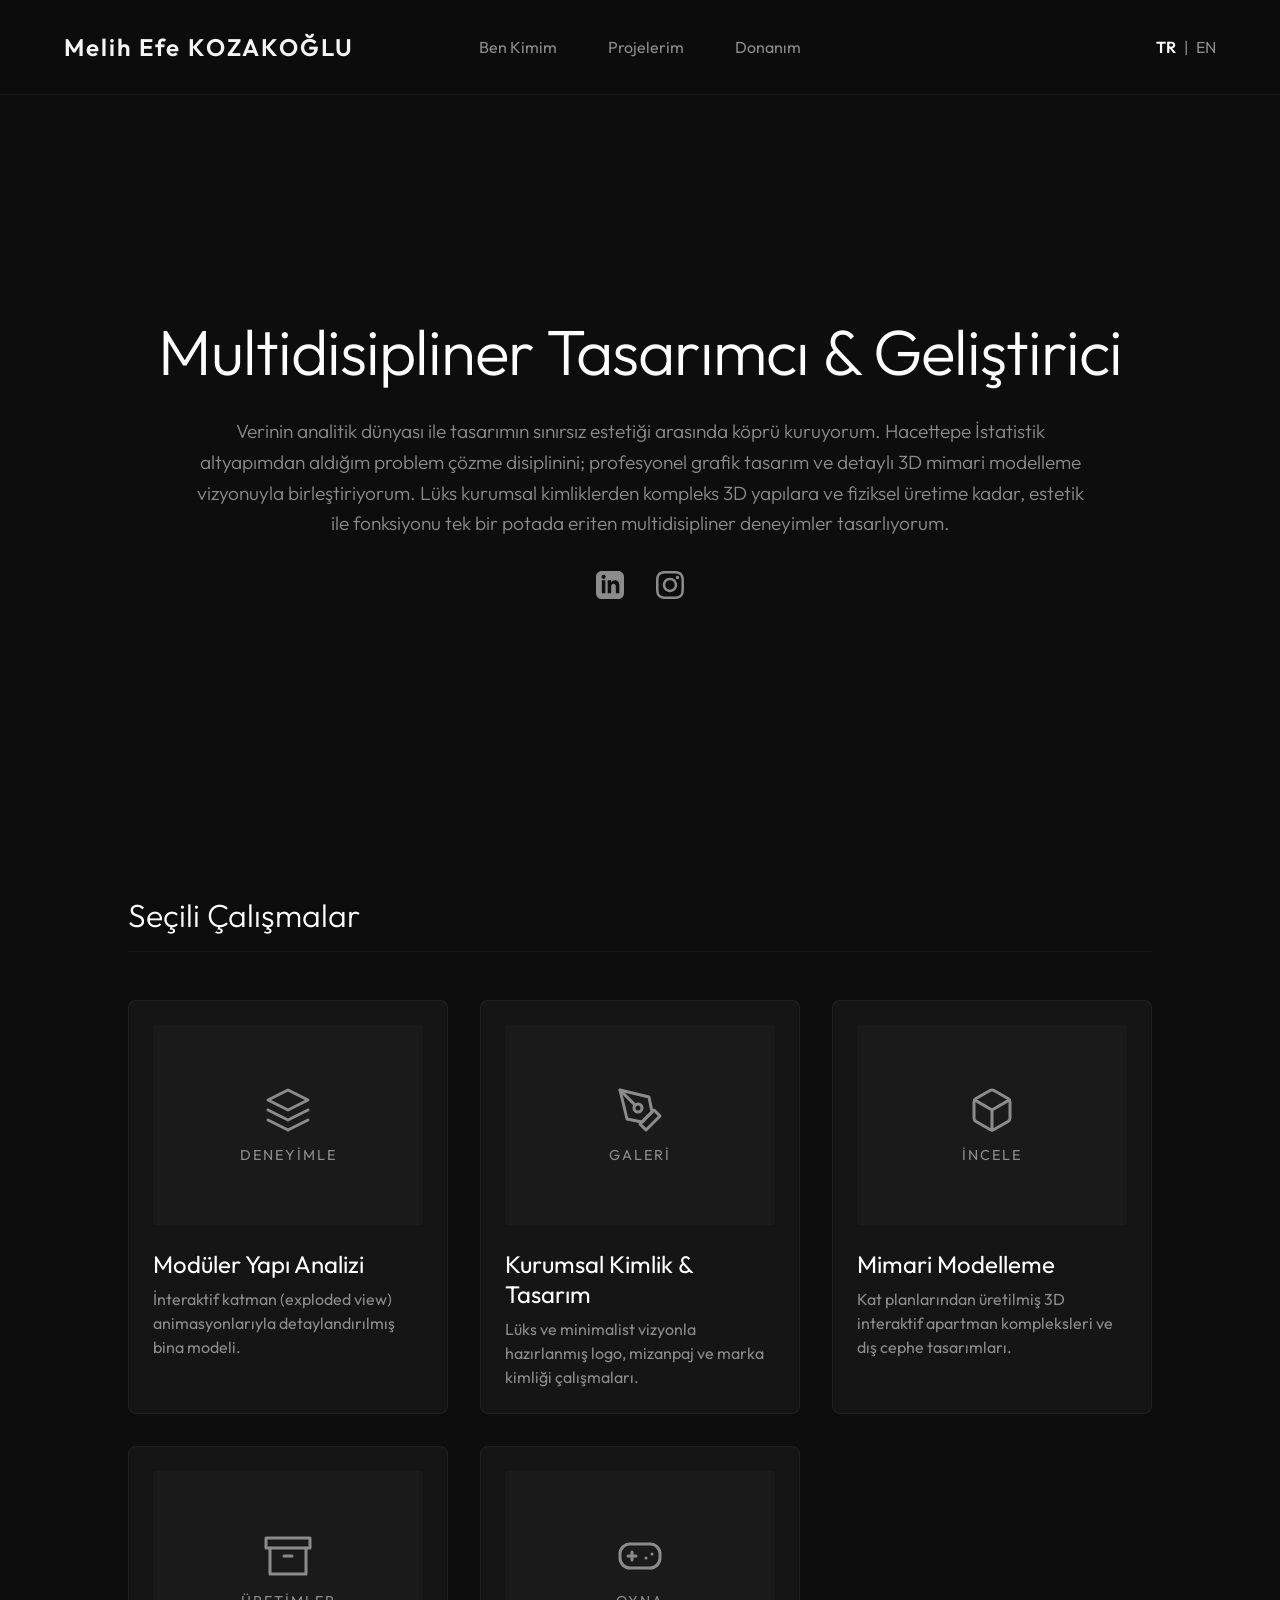
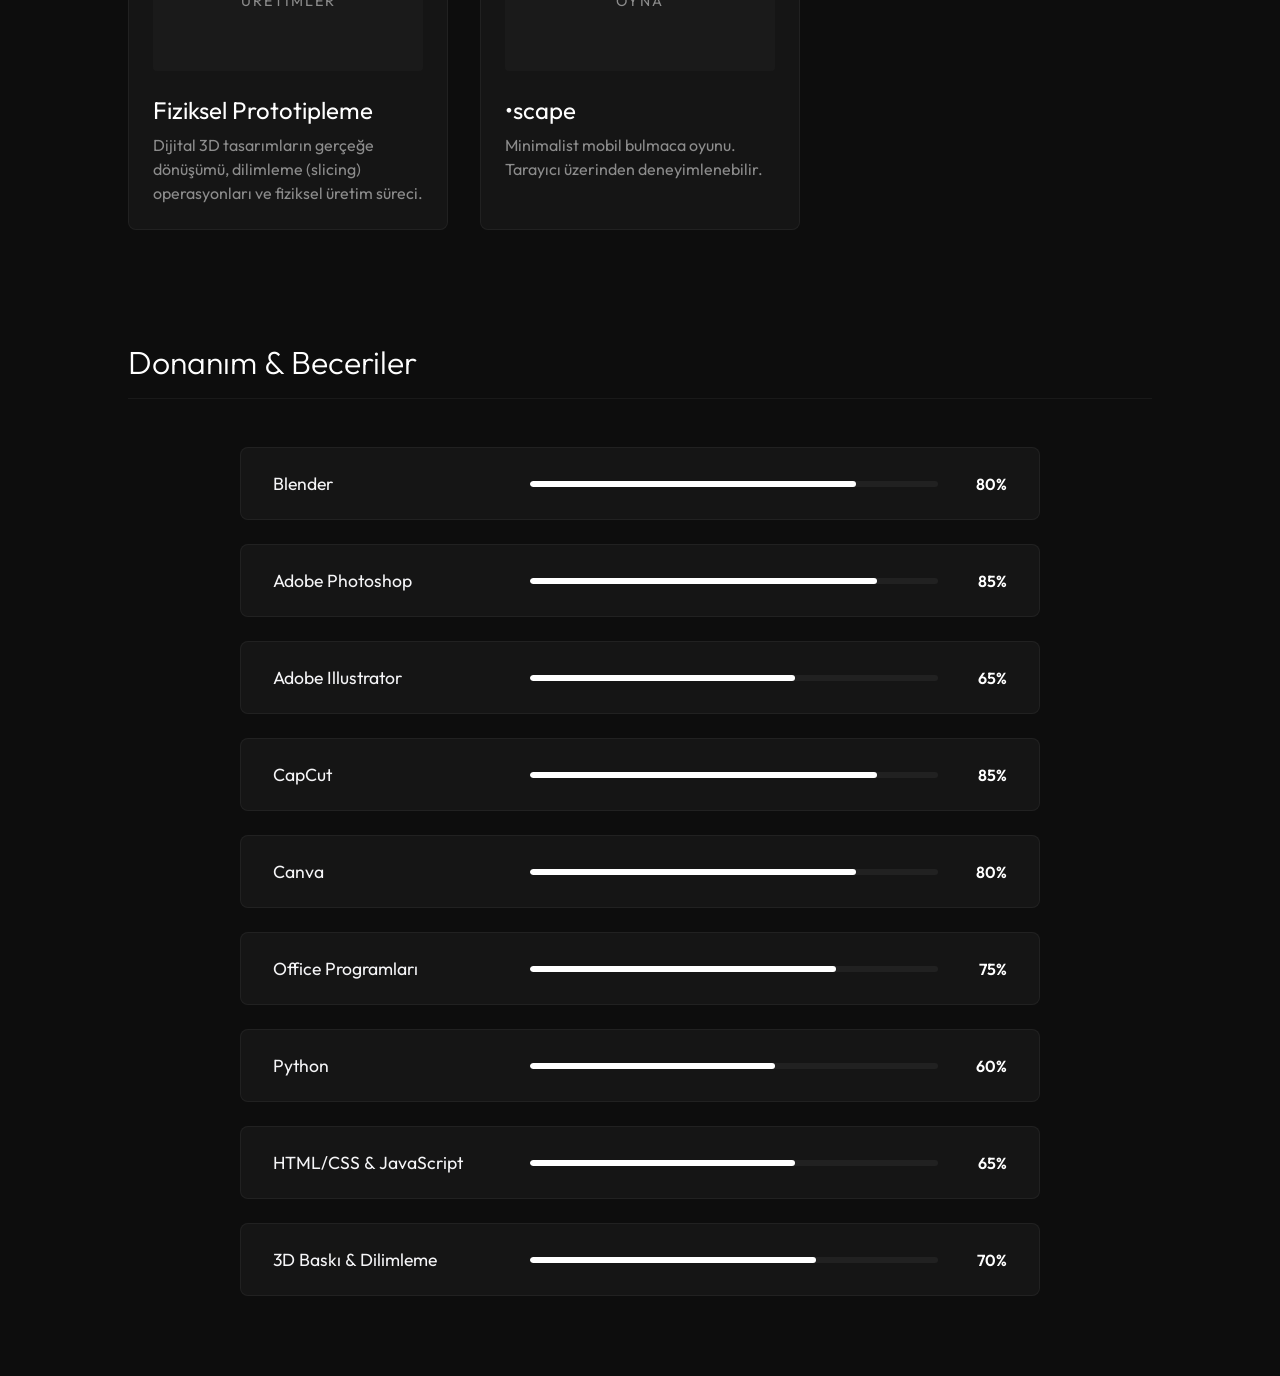
==== index.html @ 5a281d55 "Add files via upload" ====
<!DOCTYPE html>
<html lang="tr">
<head>
    <meta charset="UTF-8">
    <meta name="viewport" content="width=device-width, initial-scale=1.0">
    <title>Melih Efe Kozakoğlu | Portfolio</title>
    
    <link rel="stylesheet" href="style.css">
    
    <script type="importmap">
        {
            "imports": {
                "three": "https://unpkg.com/three@0.160.0/build/three.module.js",
                "three/addons/": "https://unpkg.com/three@0.160.0/examples/jsm/"
            }
        }
    </script>
</head>
<body>

    <nav class="navbar">
        <div class="logo">Melih Efe KOZAKOĞLU</div>
        <div class="nav-links">
            <a href="#about" class="lang-text" data-tr="Ben Kimim" data-en="Who Am I">Ben Kimim</a>
            <a href="#projects" class="lang-text" data-tr="Projelerim" data-en="Projects">Projelerim</a>
            <a href="#skills" class="lang-text" data-tr="Donanım" data-en="Skills">Donanım</a>
        </div>
        <div class="lang-switch">
            <button id="btn-tr" class="active">TR</button>
            <span>|</span>
            <button id="btn-en">EN</button>
        </div>
    </nav>

    <section class="hero" id="about">
        <h1 class="lang-text" data-tr="Multidisipliner Tasarımcı & Geliştirici" data-en="Multi-disciplinary Designer & Developer">Multidisipliner Tasarımcı & Geliştirici</h1>
        
        <p class="lang-text" 
           data-tr="Verinin analitik dünyası ile tasarımın sınırsız estetiği arasında köprü kuruyorum. Hacettepe İstatistik altyapımdan aldığım problem çözme disiplinini; profesyonel grafik tasarım ve detaylı 3D mimari modelleme vizyonuyla birleştiriyorum. Lüks kurumsal kimliklerden kompleks 3D yapılara ve fiziksel üretime kadar, estetik ile fonksiyonu tek bir potada eriten multidisipliner deneyimler tasarlıyorum." 
           data-en="I build a bridge between the analytical world of data and the boundless aesthetics of design. I combine the problem-solving discipline gained from my Statistics background at Hacettepe University with my vision for professional graphic design and detailed 3D architectural modeling. From luxury brand identities to complex 3D structures and physical production, I design multidisciplinary experiences that merge aesthetics and function into a single pot.">
           Verinin analitik dünyası ile tasarımın sınırsız estetiği arasında köprü kuruyorum. Hacettepe İstatistik altyapımdan aldığım problem çözme disiplinini; profesyonel grafik tasarım ve detaylı 3D mimari modelleme vizyonuyla birleştiriyorum. Lüks kurumsal kimliklerden kompleks 3D yapılara ve fiziksel üretime kadar, estetik ile fonksiyonu tek bir potada eriten multidisipliner deneyimler tasarlıyorum.
        </p>
        
        <div class="social-links">
            <a href="https://www.linkedin.com/in/melihkozakoglu/" target="_blank" title="LinkedIn">
                <svg viewBox="0 0 24 24" fill="currentColor"><path d="M19 0h-14c-2.761 0-5 2.239-5 5v14c0 2.761 2.239 5 5 5h14c2.762 0 5-2.239 5-5v-14c0-2.761-2.238-5-5-5zm-11 19h-3v-11h3v11zm-1.5-12.268c-.966 0-1.75-.79-1.75-1.764s.784-1.764 1.75-1.764 1.75.79 1.75 1.764-.783 1.764-1.75 1.764zm13.5 12.268h-3v-5.604c0-3.368-4-3.113-4 0v5.604h-3v-11h3v1.765c1.396-2.586 7-2.777 7 2.476v6.759z"/></svg>
            </a>
            <a href="https://www.instagram.com/melihefekzkgl/?hl=tr" target="_blank" title="Instagram">
                <svg viewBox="0 0 24 24" fill="currentColor"><path d="M12 2.163c3.204 0 3.584.012 4.85.07 3.252.148 4.771 1.691 4.919 4.919.058 1.265.069 1.645.069 4.849 0 3.205-.012 3.584-.069 4.849-.149 3.225-1.664 4.771-4.919 4.919-1.266.058-1.644.07-4.85.07-3.204 0-3.584-.012-4.849-.07-3.26-.149-4.771-1.699-4.919-4.92-.058-1.265-.07-1.644-.07-4.849 0-3.204.013-3.583.07-4.849.149-3.227 1.664-4.771 4.919-4.919 1.266-.057 1.645-.069 4.849-.069zm0-2.163c-3.259 0-3.667.014-4.947.072-4.358.2-6.78 2.618-6.98 6.98-.059 1.281-.073 1.689-.073 4.948 0 3.259.014 3.668.072 4.948.2 4.358 2.618 6.78 6.98 6.98 1.281.058 1.689.072 4.948.072 3.259 0 3.668-.014 4.948-.072 4.354-.2 6.782-2.618 6.979-6.98.059-1.28.073-1.689.073-4.948 0-3.259-.014-3.667-.072-4.947-.196-4.354-2.617-6.78-6.979-6.98-1.281-.059-1.69-.073-4.949-.073zm0 5.838c-3.403 0-6.162 2.759-6.162 6.162s2.759 6.163 6.162 6.163 6.162-2.759 6.162-6.163c0-3.403-2.759-6.162-6.162-6.162zm0 10.162c-2.209 0-4-1.79-4-4 0-2.209 1.791-4 4-4s4 1.791 4 4c0 2.21-1.791 4-4 4zm6.406-11.845c-.796 0-1.441.645-1.441 1.44s.645 1.44 1.441 1.44c.795 0 1.439-.645 1.439-1.44s-.644-1.44-1.439-1.44z"/></svg>
            </a>
        </div>
    </section>

    <section class="projects-section" id="projects">
        <h2 class="section-title lang-text" data-tr="Seçili Çalışmalar" data-en="Selected Works">Seçili Çalışmalar</h2>
        <div class="project-grid">
            
            <div class="project-card" id="card-exploded">
                <div class="project-image-placeholder">
                    <div class="icon-container">
                        <svg xmlns="http://www.w3.org/2000/svg" width="48" height="48" viewBox="0 0 24 24" fill="none" stroke="currentColor" stroke-width="1.5" stroke-linecap="round" stroke-linejoin="round" class="hover-icon">
                            <polygon points="12 2 2 7 12 12 22 7 12 2"></polygon>
                            <polyline points="2 12 12 17 22 12"></polyline>
                            <polyline points="2 17 12 22 22 17"></polyline>
                        </svg>
                        <span class="lang-text icon-text" data-tr="Deneyimle" data-en="Experience">Deneyimle</span>
                    </div>
                </div>
                <h3 class="lang-text" data-tr="Modüler Yapı Analizi" data-en="Modular Structure Analysis">Modüler Yapı Analizi</h3>
                <p class="lang-text" data-tr="İnteraktif katman (exploded view) animasyonlarıyla detaylandırılmış bina modeli." data-en="Detailed building model featuring interactive exploded view animations.">İnteraktif katman (exploded view) animasyonlarıyla detaylandırılmış bina modeli.</p>
            </div>

            <div class="project-card" id="card-graphic">
                <div class="project-image-placeholder">
                    <div class="icon-container">
                        <svg xmlns="http://www.w3.org/2000/svg" width="48" height="48" viewBox="0 0 24 24" fill="none" stroke="currentColor" stroke-width="1.5" stroke-linecap="round" stroke-linejoin="round" class="hover-icon">
                            <path d="M12 19l7-7 3 3-7 7-3-3z"></path>
                            <path d="M18 13l-1.5-7.5L2 2l3.5 14.5L13 18l5-5z"></path>
                            <path d="M2 2l7.586 7.586"></path>
                            <circle cx="11" cy="11" r="2"></circle>
                        </svg>
                        <span class="lang-text icon-text" data-tr="Galeri" data-en="Gallery">Galeri</span>
                    </div>
                </div>
                <h3 class="lang-text" data-tr="Kurumsal Kimlik & Tasarım" data-en="Branding & Design">Kurumsal Kimlik & Tasarım</h3>
                <p class="lang-text" data-tr="Lüks ve minimalist vizyonla hazırlanmış logo, mizanpaj ve marka kimliği çalışmaları." data-en="Logo, layout, and brand identity works prepared with a luxury and minimalist vision.">Lüks ve minimalist vizyonla hazırlanmış logo, mizanpaj ve marka kimliği çalışmaları.</p>
            </div>

            <div class="project-card card-3d" data-src="assets/apartman1.glb">
                <div class="project-image-placeholder">
                    <div class="icon-container">
                        <svg xmlns="http://www.w3.org/2000/svg" width="48" height="48" viewBox="0 0 24 24" fill="none" stroke="currentColor" stroke-width="1.5" stroke-linecap="round" stroke-linejoin="round" class="hover-icon">
                            <path d="M21 16V8a2 2 0 0 0-1-1.73l-7-4a2 2 0 0 0-2 0l-7 4A2 2 0 0 0 3 8v8a2 2 0 0 0 1 1.73l7 4a2 2 0 0 0 2 0l7-4A2 2 0 0 0 21 16z"></path>
                            <polyline points="3.27 6.96 12 12.01 20.73 6.96"></polyline>
                            <line x1="12" y1="22.08" x2="12" y2="12"></line>
                        </svg>
                        <span class="lang-text icon-text" data-tr="İncele" data-en="Inspect">İncele</span>
                    </div>
                </div>
                <h3 class="lang-text" data-tr="Mimari Modelleme" data-en="Architectural Modeling">Mimari Modelleme</h3>
                <p class="lang-text" data-tr="Kat planlarından üretilmiş 3D interaktif apartman kompleksleri ve dış cephe tasarımları." data-en="3D interactive apartment complexes and exterior designs generated from floor plans.">Kat planlarından üretilmiş 3D interaktif apartman kompleksleri ve dış cephe tasarımları.</p>
            </div>

            <div class="project-card" id="card-print">
                <div class="project-image-placeholder">
                    <div class="icon-container">
                        <svg xmlns="http://www.w3.org/2000/svg" width="48" height="48" viewBox="0 0 24 24" fill="none" stroke="currentColor" stroke-width="1.5" stroke-linecap="round" stroke-linejoin="round" class="hover-icon">
                            <polyline points="21 8 21 21 3 21 3 8"></polyline>
                            <rect x="1" y="3" width="22" height="5"></rect>
                            <line x1="10" y1="12" x2="14" y2="12"></line>
                        </svg>
                        <span class="lang-text icon-text" data-tr="Üretimler" data-en="Productions">Üretimler</span>
                    </div>
                </div>
                <h3 class="lang-text" data-tr="Fiziksel Prototipleme" data-en="Physical Prototyping">Fiziksel Prototipleme</h3>
                <p class="lang-text" data-tr="Dijital 3D tasarımların gerçeğe dönüşümü, dilimleme (slicing) operasyonları ve fiziksel üretim süreci." data-en="Transforming digital 3D designs into reality, slicing operations, and physical production process.">Dijital 3D tasarımların gerçeğe dönüşümü, dilimleme (slicing) operasyonları ve fiziksel üretim süreci.</p>
            </div>

            <div class="project-card" id="card-game">
                <div class="project-image-placeholder">
                    <div class="icon-container">
                        <svg xmlns="http://www.w3.org/2000/svg" width="48" height="48" viewBox="0 0 24 24" fill="none" stroke="currentColor" stroke-width="1.5" stroke-linecap="round" stroke-linejoin="round" class="hover-icon">
                            <rect x="2" y="6" width="20" height="12" rx="5" ry="5"></rect>
                            <line x1="6" y1="12" x2="10" y2="12"></line>
                            <line x1="8" y1="10" x2="8" y2="14"></line>
                            <line x1="15" y1="13" x2="15.01" y2="13"></line>
                            <line x1="18" y1="11" x2="18.01" y2="11"></line>
                        </svg>
                        <span class="lang-text icon-text" data-tr="Oyna" data-en="Play">Oyna</span>
                    </div>
                </div>
                <h3>•scape</h3>
                <p class="lang-text" data-tr="Minimalist mobil bulmaca oyunu. Tarayıcı üzerinden deneyimlenebilir." data-en="Minimalist mobile puzzle game. Playable directly in browser.">Minimalist mobil bulmaca oyunu. Tarayıcı üzerinden deneyimlenebilir.</p>
            </div>

        </div>
    </section>

    <section class="skills-section" id="skills">
        <h2 class="section-title lang-text" data-tr="Donanım & Beceriler" data-en="Hardware & Skills">Donanım & Beceriler</h2>
        <div class="skills-container">
            <div class="skill-row">
                <span class="skill-name">Blender</span>
                <div class="progress-wrapper">
                    <div class="progress-bg"><div class="progress-bar" style="width: 80%;"></div></div>
                    <span class="progress-value">80%</span>
                </div>
            </div>
            <div class="skill-row">
                <span class="skill-name">Adobe Photoshop</span>
                <div class="progress-wrapper">
                    <div class="progress-bg"><div class="progress-bar" style="width: 85%;"></div></div>
                    <span class="progress-value">85%</span>
                </div>
            </div>
            <div class="skill-row">
                <span class="skill-name">Adobe Illustrator</span>
                <div class="progress-wrapper">
                    <div class="progress-bg"><div class="progress-bar" style="width: 65%;"></div></div>
                    <span class="progress-value">65%</span>
                </div>
            </div>
            <div class="skill-row">
                <span class="skill-name">CapCut</span>
                <div class="progress-wrapper">
                    <div class="progress-bg"><div class="progress-bar" style="width: 85%;"></div></div>
                    <span class="progress-value">85%</span>
                </div>
            </div>
            <div class="skill-row">
                <span class="skill-name">Canva</span>
                <div class="progress-wrapper">
                    <div class="progress-bg"><div class="progress-bar" style="width: 80%;"></div></div>
                    <span class="progress-value">80%</span>
                </div>
            </div>
            <div class="skill-row">
                <span class="skill-name lang-text" data-tr="Office Programları" data-en="Office Programs">Office Programları</span>
                <div class="progress-wrapper">
                    <div class="progress-bg"><div class="progress-bar" style="width: 75%;"></div></div>
                    <span class="progress-value">75%</span>
                </div>
            </div>
            <div class="skill-row">
                <span class="skill-name">Python</span>
                <div class="progress-wrapper">
                    <div class="progress-bg"><div class="progress-bar" style="width: 60%;"></div></div>
                    <span class="progress-value">60%</span>
                </div>
            </div>
            <div class="skill-row">
                <span class="skill-name">HTML/CSS & JavaScript</span>
                <div class="progress-wrapper">
                    <div class="progress-bg"><div class="progress-bar" style="width: 65%;"></div></div>
                    <span class="progress-value">65%</span>
                </div>
            </div>
            <div class="skill-row">
                <span class="skill-name lang-text" data-tr="3D Baskı & Dilimleme" data-en="3D Printing & Slicing">3D Baskı & Dilimleme</span>
                <div class="progress-wrapper">
                    <div class="progress-bg"><div class="progress-bar" style="width: 70%;"></div></div>
                    <span class="progress-value">70%</span>
                </div>
            </div>
        </div>
    </section>

    <div id="model-modal" class="modal">
        <span class="close-btn" id="close-model">&times;</span>
        <div class="modal-content">
            <div id="three-container" style="width: 100%; height: 100%; position: absolute; top: 0; left: 0;"></div>
            <div class="model-selector">
                <button class="model-btn active" data-src="assets/apartman1.glb">1</button>
                <button class="model-btn" data-src="assets/apartman2.glb">2</button>
                <button class="model-btn" data-src="assets/apartman3.glb">3</button>
            </div>
        </div>
    </div>
    
    <div id="game-modal" class="modal">
        <span class="close-btn" id="close-game">&times;</span>
        <div class="modal-content" style="max-width: 500px; max-height: 850px; aspect-ratio: 9/16; margin: 2% auto;">
            <iframe id="game-iframe" src="assets/scape/index.html" class="game-frame" allowfullscreen></iframe>
        </div>
    </div>

    <div id="exploded-modal" class="modal">
        <span class="close-btn" id="close-exploded">&times;</span>
        <div class="floor-menu" id="floor-menu"></div>
        <div class="modal-content" style="width: 100%; height: 100%; margin: 0; max-width: 100%;">
            <div id="exploded-container" style="width: 100%; height: 100%; position: absolute; top: 0; left: 0;"></div>
        </div>
    </div>

    <div id="gallery-modal" class="modal">
        <span class="close-btn" id="close-gallery">&times;</span>
        <div class="gallery-content">
            <button class="nav-btn prev-btn" id="prev-btn">&#10094;</button>
            <img id="gallery-image" src="" alt="Galeri Görseli">
            <button class="nav-btn next-btn" id="next-btn">&#10095;</button>
        </div>
        <div id="gallery-counter" class="gallery-counter"></div>
    </div>

    <script type="module" src="app.js"></script>
</body>
</html>
---- style.css ----
@import url('https://fonts.googleapis.com/css2?family=Outfit:wght@300;400;600&display=swap');

:root {
    --bg-color: #0d0d0d;
    --card-bg: #151515;
    --text-color: #f5f5f7;
    --accent-color: #8c8c8c;
    --highlight: #ffffff;
    --border-color: rgba(255, 255, 255, 0.05);
}

* {
    margin: 0;
    padding: 0;
    box-sizing: border-box;
}

html {
    scroll-behavior: smooth;
}

body {
    background-color: var(--bg-color);
    color: var(--text-color);
    font-family: 'Outfit', sans-serif;
}

.navbar {
    display: flex;
    justify-content: space-between;
    align-items: center;
    padding: 2rem 5%;
    border-bottom: 1px solid var(--border-color);
    position: sticky;
    top: 0;
    background-color: rgba(13, 13, 13, 0.9);
    backdrop-filter: blur(10px);
    z-index: 100;
}

.logo {
    flex: 1; 
    font-size: 1.5rem;
    font-weight: 600;
    letter-spacing: 2px;
}

.nav-links {
    flex: 1;
    text-align: center;
    white-space: nowrap; 
}

.nav-links a {
    color: var(--accent-color);
    text-decoration: none;
    margin: 0 1.5rem;
    font-weight: 400;
    transition: color 0.3s ease;
}

.nav-links a:hover {
    color: var(--highlight);
}

.lang-switch {
    flex: 1;
    display: flex;
    justify-content: flex-end;
    align-items: center;
}

.lang-switch button {
    background: none;
    border: none;
    color: var(--accent-color);
    font-family: 'Outfit', sans-serif;
    font-size: 1rem;
    cursor: pointer;
    transition: color 0.3s ease;
}

.lang-switch button.active {
    color: var(--highlight);
    font-weight: 600;
}

.lang-switch span {
    color: var(--accent-color);
    margin: 0 0.5rem;
}

.hero {
    height: 80vh;
    display: flex;
    flex-direction: column;
    justify-content: center;
    align-items: center;
    text-align: center;
    padding: 0 10%;
}

.hero h1 {
    font-size: 4rem;
    font-weight: 300;
    margin-bottom: 1.5rem;
    letter-spacing: -1px;
    color: var(--highlight);
}

.hero p {
    font-size: 1.2rem;
    color: var(--accent-color);
    max-width: 900px;
    line-height: 1.6;
    font-weight: 300;
}

.social-links {
    display: flex;
    justify-content: center;
    gap: 2rem;
    margin-top: 2rem;
}

.social-links a {
    color: var(--accent-color);
    width: 28px;
    height: 28px;
    transition: all 0.3s cubic-bezier(0.175, 0.885, 0.32, 1.275);
}

.social-links a:hover {
    color: var(--highlight);
    transform: scale(1.2) translateY(-3px);
}

.projects-section {
    padding: 5rem 10%;
}
.section-title {
    font-size: 2rem;
    font-weight: 300;
    margin-bottom: 3rem;
    color: var(--highlight);
    border-bottom: 1px solid var(--border-color);
    padding-bottom: 1rem;
}
.project-grid {
    display: grid;
    grid-template-columns: repeat(auto-fit, minmax(300px, 1fr));
    gap: 2rem;
}
.project-card {
    background-color: var(--card-bg);
    border: 1px solid var(--border-color);
    border-radius: 8px;
    padding: 1.5rem;
    cursor: pointer;
    transition: transform 0.3s ease, border-color 0.3s ease, box-shadow 0.3s ease;
}
.project-card:hover {
    transform: translateY(-5px);
    border-color: rgba(255, 255, 255, 0.2);
    box-shadow: 0 10px 30px rgba(0,0,0,0.4);
}
.project-image-placeholder {
    width: 100%;
    height: 200px;
    background-color: #1a1a1a;
    border-radius: 4px;
    margin-bottom: 1.5rem;
    display: flex;
    justify-content: center;
    align-items: center;
}
.project-card h3 {
    font-size: 1.5rem;
    font-weight: 400;
    margin-bottom: 0.5rem;
    color: var(--highlight);
}
.project-card p {
    color: var(--accent-color);
    font-size: 1rem;
    line-height: 1.5;
}
.icon-container {
    display: flex;
    flex-direction: column;
    align-items: center;
    gap: 0.8rem;
    color: var(--accent-color);
    transition: color 0.3s ease;
}
.project-card:hover .icon-container {
    color: var(--highlight);
}
.hover-icon {
    transition: transform 0.4s cubic-bezier(0.175, 0.885, 0.32, 1.275); 
    transform: scale(1); 
}
.project-card:hover .hover-icon {
    transform: scale(1.25); 
}
.icon-text {
    font-size: 0.9rem;
    font-weight: 400;
    letter-spacing: 2px;
    text-transform: uppercase;
}

.skills-section {
    padding: 2rem 10% 5rem 10%;
}

.skills-container {
    display: flex;
    flex-direction: column;
    gap: 1.5rem;
    max-width: 800px;
    margin: 0 auto;
}

.skill-row {
    display: flex;
    align-items: center;
    justify-content: space-between;
    background: var(--card-bg);
    padding: 1.5rem 2rem;
    border-radius: 8px;
    border: 1px solid var(--border-color);
}

.skill-name {
    font-size: 1.1rem;
    font-weight: 400;
    width: 30%;
}

.progress-wrapper {
    width: 65%;
    display: flex;
    align-items: center;
    gap: 1.5rem;
}

.progress-bg {
    width: 100%;
    height: 6px;
    background: rgba(255, 255, 255, 0.05);
    border-radius: 50px;
    overflow: hidden;
}

.progress-bar {
    height: 100%;
    background: var(--highlight);
    border-radius: 50px;
    animation: load-bar 1.5s cubic-bezier(0.175, 0.885, 0.32, 1.275) forwards;
    transform-origin: left;
}

@keyframes load-bar {
    0% { transform: scaleX(0); }
    100% { transform: scaleX(1); }
}

.progress-value {
    font-family: 'Outfit', sans-serif;
    color: var(--highlight);
    font-weight: 600;
    font-size: 1rem;
    min-width: 45px;
    text-align: right;
}

/* Modallar */
.modal {
    display: none;
    position: fixed;
    z-index: 1000;
    left: 0;
    top: 0;
    width: 100%;
    height: 100%;
    background-color: rgba(0, 0, 0, 0.65);
    backdrop-filter: blur(5px);
}
.modal-content {
    margin: 5% auto;
    width: 80%;
    height: 80%;
    background-color: transparent;
    position: relative;
}
.close-btn {
    position: absolute;
    top: 20px;
    right: 40px;
    color: var(--accent-color);
    font-size: 40px;
    font-weight: 300;
    cursor: pointer;
    transition: color 0.3s ease;
    z-index: 2000;
}
.close-btn:hover {
    color: var(--highlight);
}
.game-frame {
    width: 100%;
    height: 100%;
    border: 1px solid var(--border-color);
    border-radius: 12px;
    background-color: #000;
    box-shadow: 0 10px 30px rgba(0,0,0,0.5);
}

.floor-menu {
    position: absolute;
    left: 5%;
    top: 50%;
    transform: translateY(-50%);
    display: flex;
    flex-direction: column-reverse; 
    gap: 1rem;
    z-index: 1001;
}

.floor-btn {
    background: rgba(255, 255, 255, 0.05);
    border: 1px solid var(--border-color);
    color: var(--accent-color);
    padding: 1rem 2rem;
    border-radius: 8px;
    cursor: pointer;
    font-family: 'Outfit', sans-serif;
    font-size: 1.1rem;
    transition: all 0.3s ease;
    backdrop-filter: blur(5px);
    text-align: center;
    min-width: 120px;
}

.floor-btn:hover, .floor-btn.active {
    color: var(--highlight);
    border-color: var(--highlight);
    background: rgba(255, 255, 255, 0.15);
    transform: translateX(10px); 
}

.model-selector {
    position: absolute;
    bottom: -60px;
    left: 50%;
    transform: translateX(-50%);
    display: flex;
    gap: 1rem;
    z-index: 1001;
}

.model-btn {
    background: rgba(255, 255, 255, 0.05);
    border: 1px solid var(--border-color);
    color: var(--accent-color);
    padding: 0.6rem 1.5rem;
    border-radius: 50px;
    cursor: pointer;
    font-family: 'Outfit', sans-serif;
    font-size: 0.9rem;
    transition: all 0.3s ease;
    backdrop-filter: blur(5px);
}

.model-btn:hover, .model-btn.active {
    color: var(--highlight);
    border-color: var(--highlight);
    background: rgba(255, 255, 255, 0.15);
}

/* GALERİ (LIGHTBOX) TASARIMI */
.gallery-content {
    display: flex;
    align-items: center;
    justify-content: center;
    width: 100%;
    height: 100%;
    position: relative;
}

#gallery-image {
    max-width: 85%;
    max-height: 85vh;
    border-radius: 8px;
    box-shadow: 0 10px 40px rgba(0,0,0,0.6);
    object-fit: contain; 
    transition: opacity 0.3s ease;
}

.nav-btn {
    background: rgba(255, 255, 255, 0.1);
    color: var(--highlight);
    border: 1px solid var(--border-color);
    border-radius: 50%;
    width: 50px;
    height: 50px;
    font-size: 1.5rem;
    cursor: pointer;
    position: absolute;
    top: 50%;
    transform: translateY(-50%);
    display: flex;
    align-items: center;
    justify-content: center;
    transition: all 0.3s cubic-bezier(0.175, 0.885, 0.32, 1.275);
    backdrop-filter: blur(5px);
}

.nav-btn:hover {
    background: rgba(255, 255, 255, 0.2);
    transform: translateY(-50%) scale(1.1);
    border-color: var(--highlight);
}

.prev-btn { left: 5%; }
.next-btn { right: 5%; }

.gallery-counter {
    position: absolute;
    bottom: 5%;
    left: 50%;
    transform: translateX(-50%);
    color: var(--accent-color);
    font-size: 1.1rem;
    letter-spacing: 2px;
    font-family: 'Outfit', sans-serif;
    background: rgba(0, 0, 0, 0.5);
    padding: 5px 15px;
    border-radius: 20px;
    backdrop-filter: blur(5px);
}

/* =========================================
   MOBİL UYUMLULUK (RESPONSIVE) AYARLARI
   ========================================= */
@media screen and (max-width: 768px) {
    /* Navbar ve Menü Düzeni */
    .navbar {
        flex-direction: column;
        gap: 1rem;
        padding: 1.5rem 5%;
    }
    .nav-links {
        display: flex;
        flex-wrap: wrap;
        justify-content: center;
        gap: 0.5rem;
    }
    .nav-links a {
        margin: 0 0.5rem;
        font-size: 0.95rem;
    }
    .lang-switch {
        justify-content: center;
        margin-top: 0.5rem;
    }
    
    /* Hero (Giriş) Bölümü */
    .hero {
        height: auto;
        padding: 6rem 5% 4rem;
    }
    .hero h1 {
        font-size: 2.5rem; /* Mobilde devasa kalmasın */
    }
    .hero p {
        font-size: 1rem;
    }
    
    /* Bölüm Boşlukları */
    .projects-section, .skills-section {
        padding: 3rem 5%;
    }
    
    /* Donanım (Soğuk-Sıcak Barları) */
    .skill-row {
        flex-direction: column;
        align-items: flex-start;
        gap: 1rem;
        padding: 1.2rem;
    }
    .skill-name {
        width: 100%;
        font-size: 1.1rem;
        text-align: center;
    }
    .progress-wrapper, .interactive-bar-container {
        width: 100%;
    }
    .skill-slider {
        width: calc(100% - 45px); /* Mobilde barı biraz uzat */
    }
    
    /* Modallar ve 3D Arayüzü */
    .modal-content {
        width: 95%;
        height: 70%;
        margin: 20% auto;
    }
    .floor-menu {
        left: 2%;
        transform: scale(0.8) translateY(-50%);
        transform-origin: left center;
    }
    .model-selector {
        bottom: 10px;
    }
    
    /* Resim Galerisi (Lightbox) */
    .nav-btn {
        width: 40px;
        height: 40px;
        font-size: 1.2rem;
    }
    .prev-btn { left: 2%; }
    .next-btn { right: 2%; }
    #gallery-image {
        max-width: 95%;
    }
}
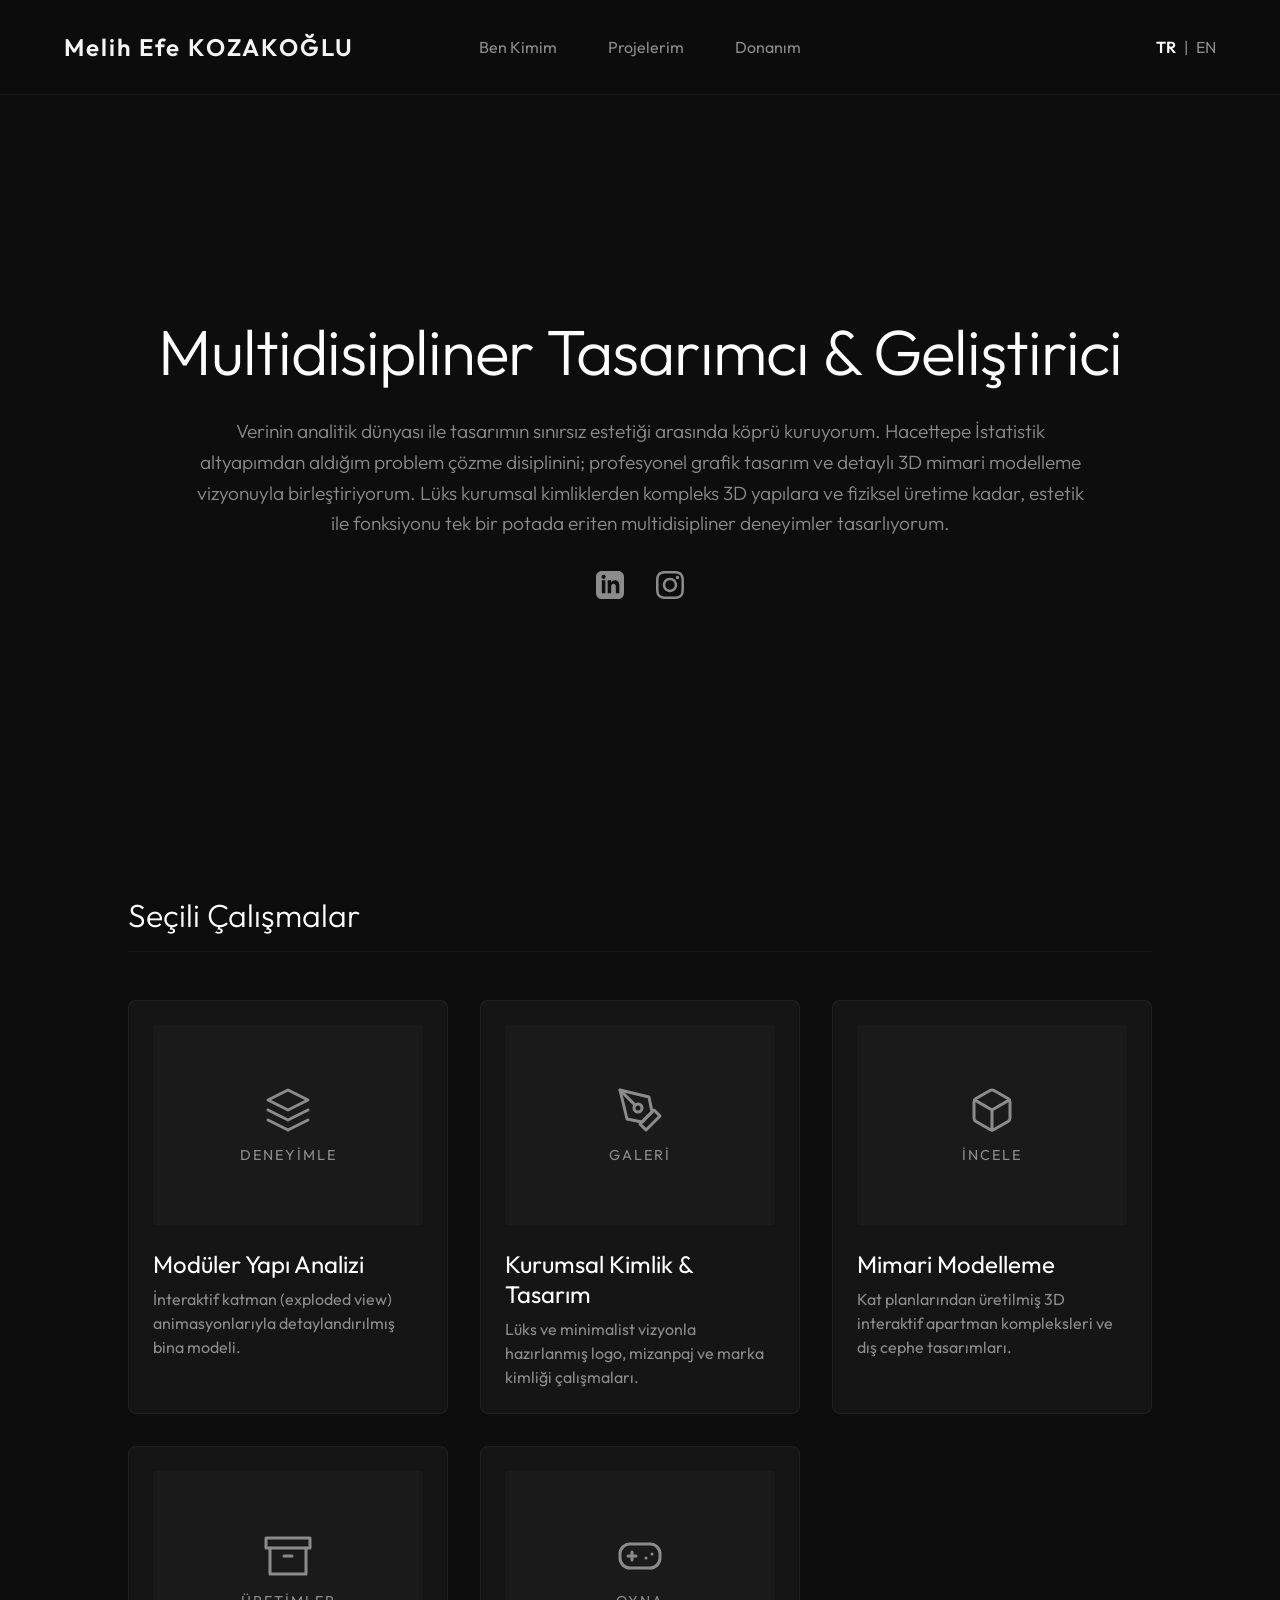
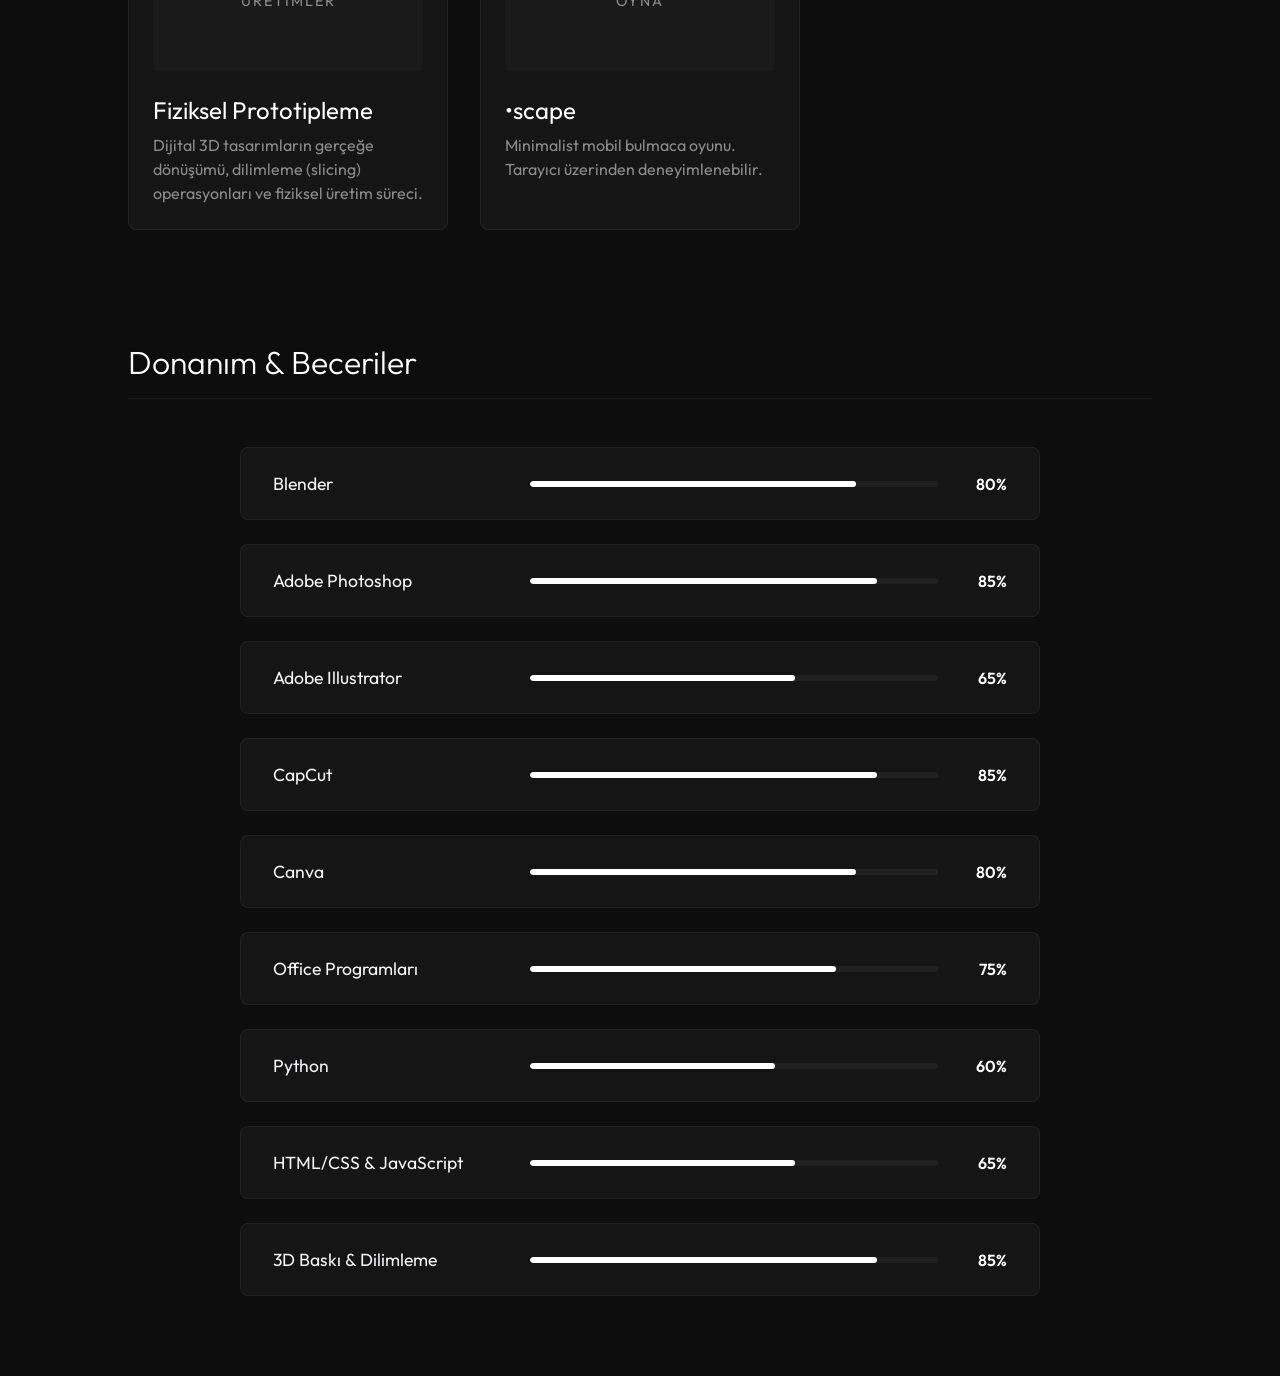
==== commit b6f2cab1: "Add files via upload" ====
--- a/index.html
+++ b/index.html
@@ -4,9 +4,7 @@
     <meta charset="UTF-8">
     <meta name="viewport" content="width=device-width, initial-scale=1.0">
     <title>Melih Efe Kozakoğlu | Portfolio</title>
-    
     <link rel="stylesheet" href="style.css">
-    
     <script type="importmap">
         {
             "imports": {
@@ -17,7 +15,6 @@
     </script>
 </head>
 <body>
-
     <nav class="navbar">
         <div class="logo">Melih Efe KOZAKOĞLU</div>
         <div class="nav-links">
@@ -34,13 +31,7 @@
 
     <section class="hero" id="about">
         <h1 class="lang-text" data-tr="Multidisipliner Tasarımcı & Geliştirici" data-en="Multi-disciplinary Designer & Developer">Multidisipliner Tasarımcı & Geliştirici</h1>
-        
-        <p class="lang-text" 
-           data-tr="Verinin analitik dünyası ile tasarımın sınırsız estetiği arasında köprü kuruyorum. Hacettepe İstatistik altyapımdan aldığım problem çözme disiplinini; profesyonel grafik tasarım ve detaylı 3D mimari modelleme vizyonuyla birleştiriyorum. Lüks kurumsal kimliklerden kompleks 3D yapılara ve fiziksel üretime kadar, estetik ile fonksiyonu tek bir potada eriten multidisipliner deneyimler tasarlıyorum." 
-           data-en="I build a bridge between the analytical world of data and the boundless aesthetics of design. I combine the problem-solving discipline gained from my Statistics background at Hacettepe University with my vision for professional graphic design and detailed 3D architectural modeling. From luxury brand identities to complex 3D structures and physical production, I design multidisciplinary experiences that merge aesthetics and function into a single pot.">
-           Verinin analitik dünyası ile tasarımın sınırsız estetiği arasında köprü kuruyorum. Hacettepe İstatistik altyapımdan aldığım problem çözme disiplinini; profesyonel grafik tasarım ve detaylı 3D mimari modelleme vizyonuyla birleştiriyorum. Lüks kurumsal kimliklerden kompleks 3D yapılara ve fiziksel üretime kadar, estetik ile fonksiyonu tek bir potada eriten multidisipliner deneyimler tasarlıyorum.
-        </p>
-        
+        <p class="lang-text" data-tr="Verinin analitik dünyası ile tasarımın sınırsız estetiği arasında köprü kuruyorum. Hacettepe İstatistik altyapımdan aldığım problem çözme disiplinini; profesyonel grafik tasarım ve detaylı 3D mimari modelleme vizyonuyla birleştiriyorum. Lüks kurumsal kimliklerden kompleks 3D yapılara ve fiziksel üretime kadar, estetik ile fonksiyonu tek bir potada eriten multidisipliner deneyimler tasarlıyorum." data-en="I build a bridge between the analytical world of data and the boundless aesthetics of design. I combine the problem-solving discipline gained from my Statistics background at Hacettepe University with my vision for professional graphic design and detailed 3D architectural modeling. From luxury brand identities to complex 3D structures and physical production, I design multidisciplinary experiences that merge aesthetics and function into a single pot.">Verinin analitik dünyası ile tasarımın sınırsız estetiği arasında köprü kuruyorum. Hacettepe İstatistik altyapımdan aldığım problem çözme disiplinini; profesyonel grafik tasarım ve detaylı 3D mimari modelleme vizyonuyla birleştiriyorum. Lüks kurumsal kimliklerden kompleks 3D yapılara ve fiziksel üretime kadar, estetik ile fonksiyonu tek bir potada eriten multidisipliner deneyimler tasarlıyorum.</p>
         <div class="social-links">
             <a href="https://www.linkedin.com/in/melihkozakoglu/" target="_blank" title="LinkedIn">
                 <svg viewBox="0 0 24 24" fill="currentColor"><path d="M19 0h-14c-2.761 0-5 2.239-5 5v14c0 2.761 2.239 5 5 5h14c2.762 0 5-2.239 5-5v-14c0-2.761-2.238-5-5-5zm-11 19h-3v-11h3v11zm-1.5-12.268c-.966 0-1.75-.79-1.75-1.764s.784-1.764 1.75-1.764 1.75.79 1.75 1.764-.783 1.764-1.75 1.764zm13.5 12.268h-3v-5.604c0-3.368-4-3.113-4 0v5.604h-3v-11h3v1.765c1.396-2.586 7-2.777 7 2.476v6.759z"/></svg>
@@ -54,7 +45,6 @@
     <section class="projects-section" id="projects">
         <h2 class="section-title lang-text" data-tr="Seçili Çalışmalar" data-en="Selected Works">Seçili Çalışmalar</h2>
         <div class="project-grid">
-            
             <div class="project-card" id="card-exploded">
                 <div class="project-image-placeholder">
                     <div class="icon-container">
@@ -132,7 +122,6 @@
                 <h3>•scape</h3>
                 <p class="lang-text" data-tr="Minimalist mobil bulmaca oyunu. Tarayıcı üzerinden deneyimlenebilir." data-en="Minimalist mobile puzzle game. Playable directly in browser.">Minimalist mobil bulmaca oyunu. Tarayıcı üzerinden deneyimlenebilir.</p>
             </div>
-
         </div>
     </section>
 
@@ -198,8 +187,8 @@
             <div class="skill-row">
                 <span class="skill-name lang-text" data-tr="3D Baskı & Dilimleme" data-en="3D Printing & Slicing">3D Baskı & Dilimleme</span>
                 <div class="progress-wrapper">
-                    <div class="progress-bg"><div class="progress-bar" style="width: 70%;"></div></div>
-                    <span class="progress-value">70%</span>
+                    <div class="progress-bg"><div class="progress-bar" style="width: 85%;"></div></div>
+                    <span class="progress-value">85%</span>
                 </div>
             </div>
         </div>
--- a/style.css
+++ b/style.css
@@ -275,7 +275,6 @@
     text-align: right;
 }
 
-/* Modallar */
 .modal {
     display: none;
     position: fixed;
@@ -379,7 +378,6 @@
     background: rgba(255, 255, 255, 0.15);
 }
 
-/* GALERİ (LIGHTBOX) TASARIMI */
 .gallery-content {
     display: flex;
     align-items: center;
@@ -441,11 +439,7 @@
     backdrop-filter: blur(5px);
 }
 
-/* =========================================
-   MOBİL UYUMLULUK (RESPONSIVE) AYARLARI
-   ========================================= */
 @media screen and (max-width: 768px) {
-    /* Navbar ve Menü Düzeni */
     .navbar {
         flex-direction: column;
         gap: 1rem;
@@ -465,25 +459,19 @@
         justify-content: center;
         margin-top: 0.5rem;
     }
-    
-    /* Hero (Giriş) Bölümü */
     .hero {
         height: auto;
         padding: 6rem 5% 4rem;
     }
     .hero h1 {
-        font-size: 2.5rem; /* Mobilde devasa kalmasın */
+        font-size: 2.5rem; 
     }
     .hero p {
         font-size: 1rem;
     }
-    
-    /* Bölüm Boşlukları */
     .projects-section, .skills-section {
         padding: 3rem 5%;
     }
-    
-    /* Donanım (Soğuk-Sıcak Barları) */
     .skill-row {
         flex-direction: column;
         align-items: flex-start;
@@ -499,10 +487,8 @@
         width: 100%;
     }
     .skill-slider {
-        width: calc(100% - 45px); /* Mobilde barı biraz uzat */
-    }
-    
-    /* Modallar ve 3D Arayüzü */
+        width: calc(100% - 45px); 
+    }
     .modal-content {
         width: 95%;
         height: 70%;
@@ -516,8 +502,6 @@
     .model-selector {
         bottom: 10px;
     }
-    
-    /* Resim Galerisi (Lightbox) */
     .nav-btn {
         width: 40px;
         height: 40px;
